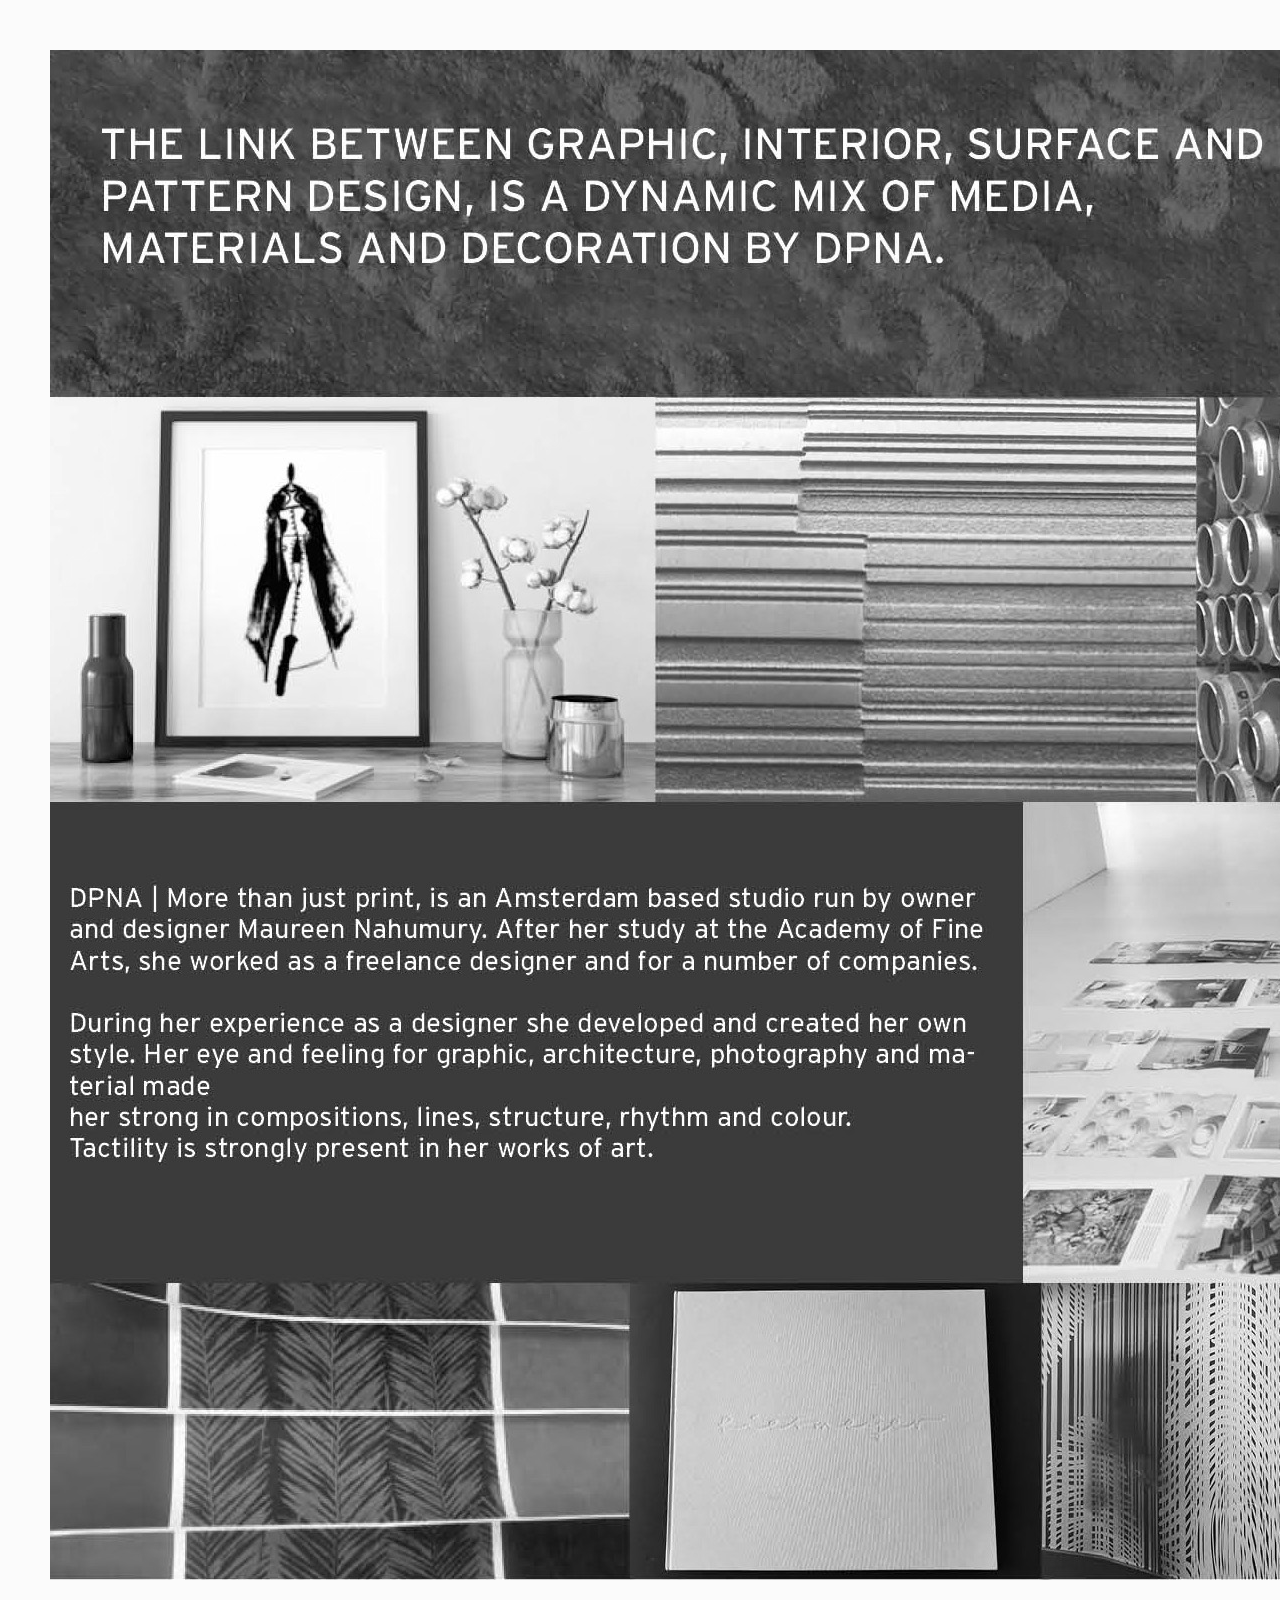
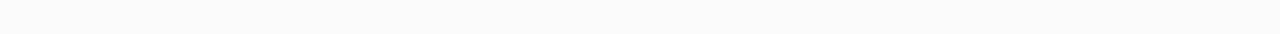
==== Test/index.html @ bd1f9eed "Add files via upload" ====
<!DOCTYPE html>
<html lang="en">
<head>
    <meta charset="UTF-8">
    <meta http-equiv="X-UA-Compatible" content="IE=edge">
    <meta name="viewport" content="width=device-width, initial-scale=1.0">
    <link rel="stylesheet" href="styles.css">
    <title>Test</title>
</head>
<body>

    <main>
        <!-- <header class="titel">Surface pattern and artwork for interior and fashion.</header> -->

        <div class="container">
        
        <!-- 
            <div class= "cover">
                 <img src="home beeld.jpg" width="1250" alt="illustratie">
            </div> -->
        
            <div class="nomad">
            <img src="intro2.jpg" alt="illustration"> 
        </div>
    
        <!-- <div class="fashion">
            <img src="fashionmodel.jpg" width="600" alt="model">
        </div>

        <div class="archi">
            <img src="architecture.jpg"  width="355" alt="foto in Maastricht">
        </div> -->

        </div>
    
    </main>


</body>
</html>
---- Test/styles.css ----
body{
    background-color: rgb(251, 251, 251);
    margin: 50px;
}

.container{
    height: 80%;
    display: flex;
    flex-direction: row;
    justify-content: center;
    flex-wrap: wrap;
}

/* .titel{
    position: relative;
    font-family: sans-serif;
    font-size:100%;
    margin-left: 13%;
    margin-right: auto;
    text-align: left;
} */

/* css effecten voor afbeeldingen gezien op netspecialist.nl*/
/* het maken van een zwart wit beeld met property "filter"*/

.nomad{
    /* float: right; */
    width: 100%;
    margin: auto;
    justify-content: center;
    /* padding: 0; 
    opacity: 0.25;
    transition: 0.5s; */
    filter: grayscale(100%);
    transition: 0.5s;
}

/* css effecten voor afbeeldingen gezien op netspecialist.nl*/
/* het maken van zww beeld met grayscale*/
.nomad:hover{
    filter: grayscale(0%);
}
/* het maken van transparant beeld, met opacity*/

 /* .nomad:hover{
    opacity: 1;
} */


/* 
.fashion{
    position: relative;
    margin: auto;
}

.archi{
    float: left;
    width: 23%;
    margin: 0.5em;
    padding: 0.5em;
} */
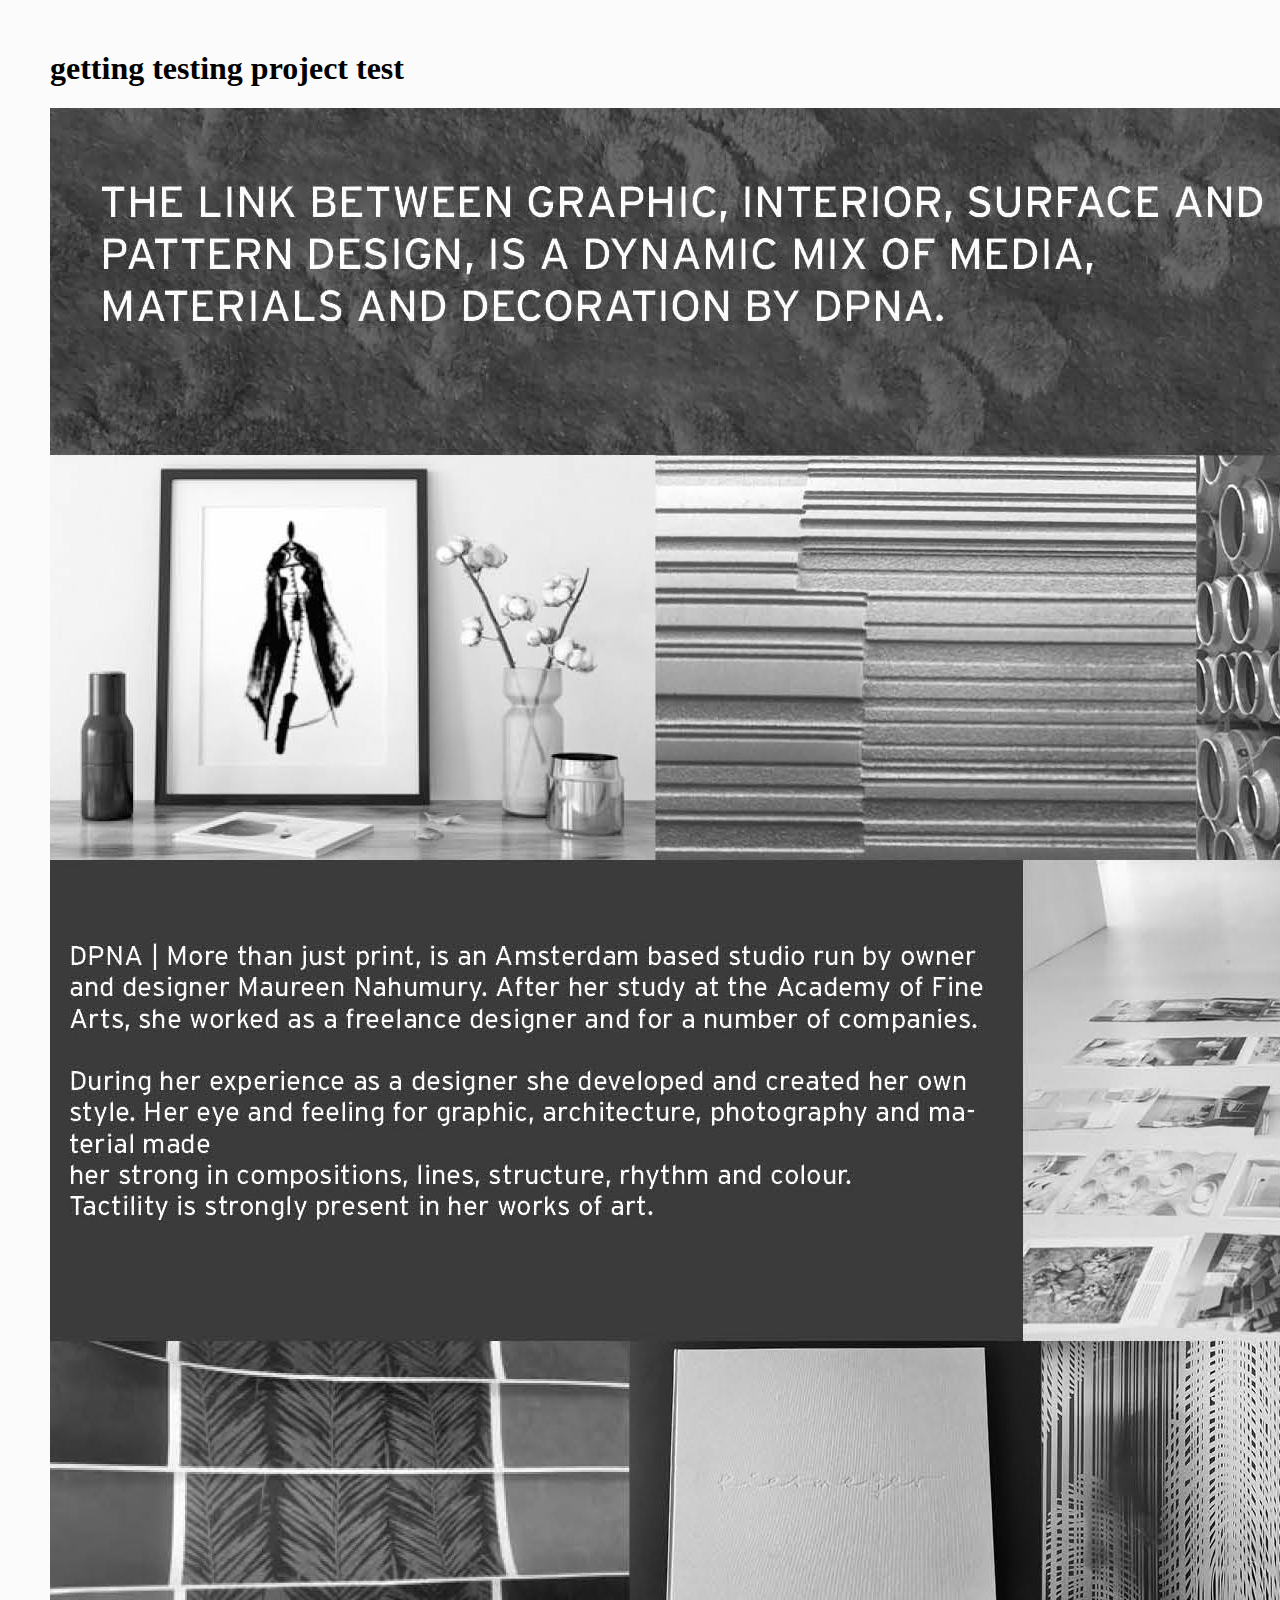
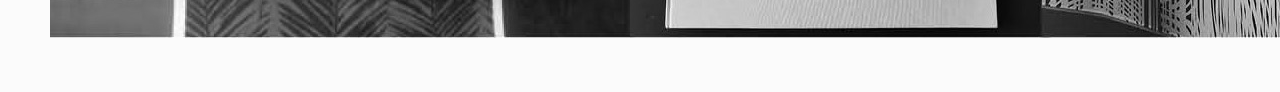
==== commit 3cb712b1: "added h1" ====
--- a/Test/index.html
+++ b/Test/index.html
@@ -11,7 +11,7 @@
 
     <main>
         <!-- <header class="titel">Surface pattern and artwork for interior and fashion.</header> -->
-
+        <h1>getting testing project test</h1>
         <div class="container">
         
         <!-- 
